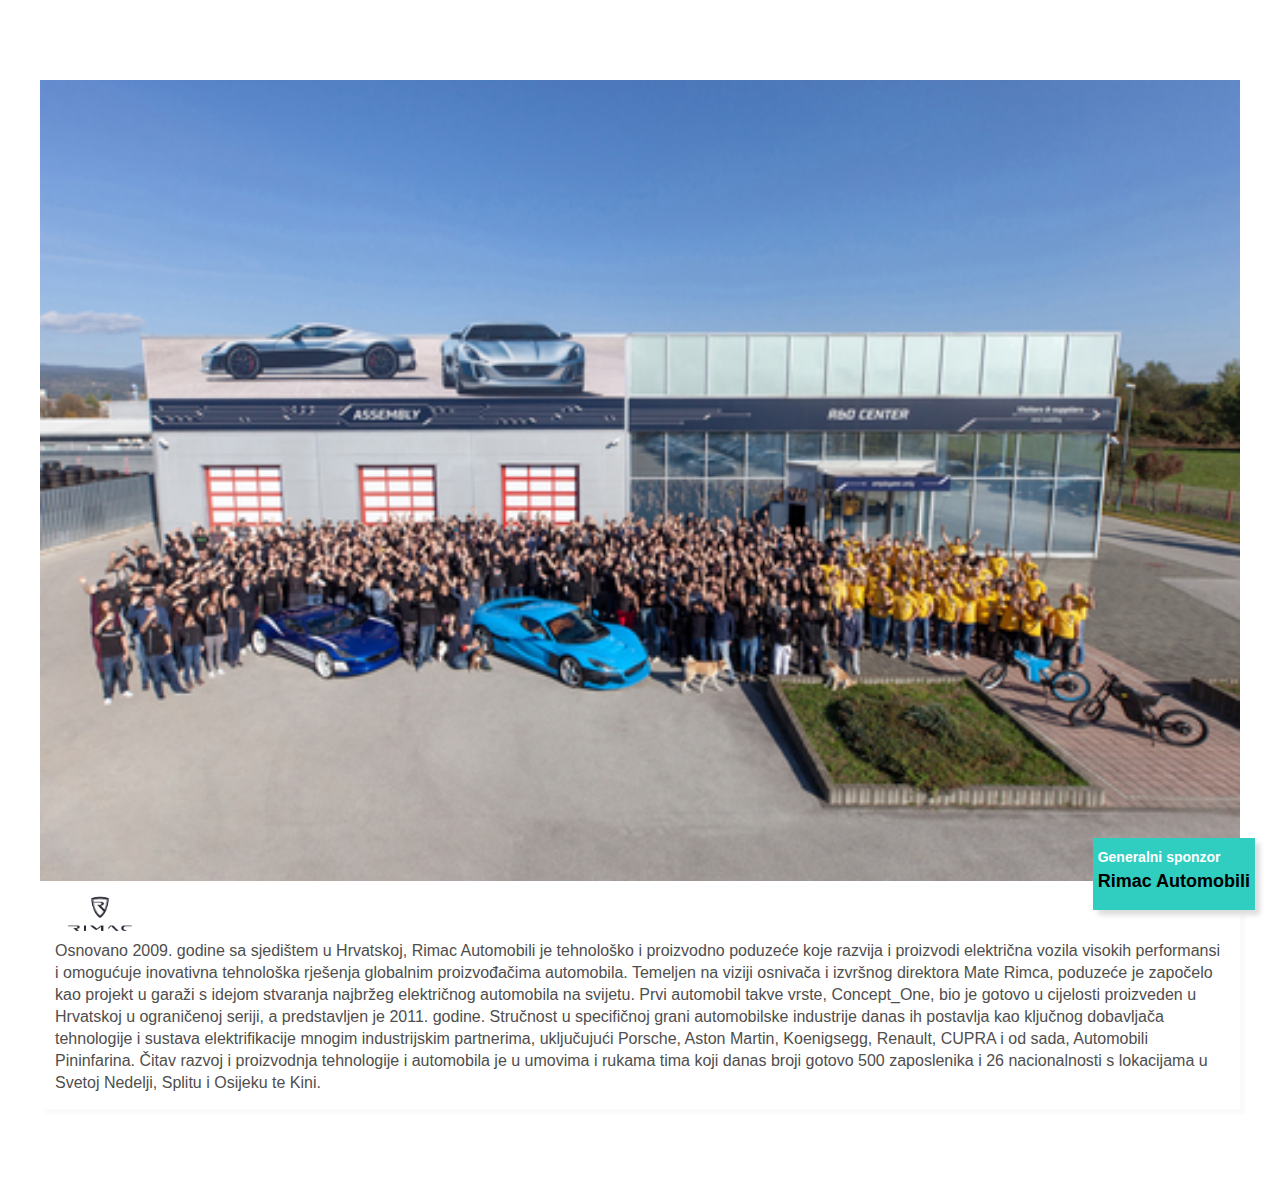
==== Task2/index.html @ 754f469a "Added Task2 main sponsor" ====
<!DOCTYPE html>
<html lang="en">
  <head>
    <meta charset="UTF-8" />
    <meta http-equiv="X-UA-Compatible" content="IE=edge" />
    <meta name="viewport" content="width=device-width, initial-scale=1.0" />
    <link rel="stylesheet" href="style.css" />
    <title>Days</title>
  </head>
  <body>
    <main>
      <!-- <h1 class="title">Podržavaju nas</h1> -->
      <section class="sponsors">
        <article class="sponsor">
          <div class="sponsor-main">
            <img
              src="src/rimacautomobili-1.a6d41919.jpg"
              class="sponsor-image"
            />
            <div class="sponsor-title">
              <h4 class="sponsor-type">Generalni sponzor</h4>
              <h2 class="sponsor-name">Rimac Automobili</h2>
            </div>
          </div>
          <div class="sponsor-info">
            <img src="src/rimacautomobili.8a30526d.png" class="sponsor-logo" />
            <p class="sponsor-description">
              Osnovano 2009. godine sa sjedištem u Hrvatskoj, Rimac Automobili
              je tehnološko i proizvodno poduzeće koje razvija i proizvodi
              električna vozila visokih performansi i omogućuje inovativna
              tehnološka rješenja globalnim proizvođačima automobila. Temeljen
              na viziji osnivača i izvršnog direktora Mate Rimca, poduzeće je
              započelo kao projekt u garaži s idejom stvaranja najbržeg
              električnog automobila na svijetu. Prvi automobil takve vrste,
              Concept_One, bio je gotovo u cijelosti proizveden u Hrvatskoj u
              ograničenoj seriji, a predstavljen je 2011. godine. Stručnost u
              specifičnoj grani automobilske industrije danas ih postavlja kao
              ključnog dobavljača tehnologije i sustava elektrifikacije mnogim
              industrijskim partnerima, uključujući Porsche, Aston Martin,
              Koenigsegg, Renault, CUPRA i od sada, Automobili Pininfarina.
              Čitav razvoj i proizvodnja tehnologije i automobila je u umovima i
              rukama tima koji danas broji gotovo 500 zaposlenika i 26
              nacionalnosti s lokacijama u Svetoj Nedelji, Splitu i Osijeku te
              Kini.
            </p>
          </div>
        </article>
      </section>
    </main>
  </body>
</html>
---- Task2/style.css ----
* {
    font-family: "Source Sans Pro", sans-serif;
}

body {
    margin: 0;
}

.sponsor-main {
    position: relative;
}

.sponsor {
    margin: 80px 40px;
    display: flex;
    flex-direction: column;
}

.sponsor-title {
    background: #30cec1;
    display: inline-block;
    padding: 5px;
    padding-bottom: 13px;
    position: absolute;
    right: -15px;
    bottom: -25px;
    z-index: 1;
    box-shadow: 5px 5px 5px #ddd;
}

.sponsor-type {
    color: #fff;
    font-weight: 700;
    font-size: 14px;
    margin: 6px 0;
}

.sponsor-name{
    font-size: 18px;
    margin: 5px 0;
}


.sponsor-info {
    position: relative;
    padding-top: 50px;
    box-shadow: 5px 5px 3px #fafafa;
}

.sponsor-image {
    width:100%;
}

.sponsor-logo {
    width: 160px;
    position: absolute;
    left: -20px;
    top: -20px;
    overflow:auto;
}

.sponsor-description {
    margin: 15px;
    margin-top: 5px;
    color: #4f4e4e;
    line-height: 22px;
}
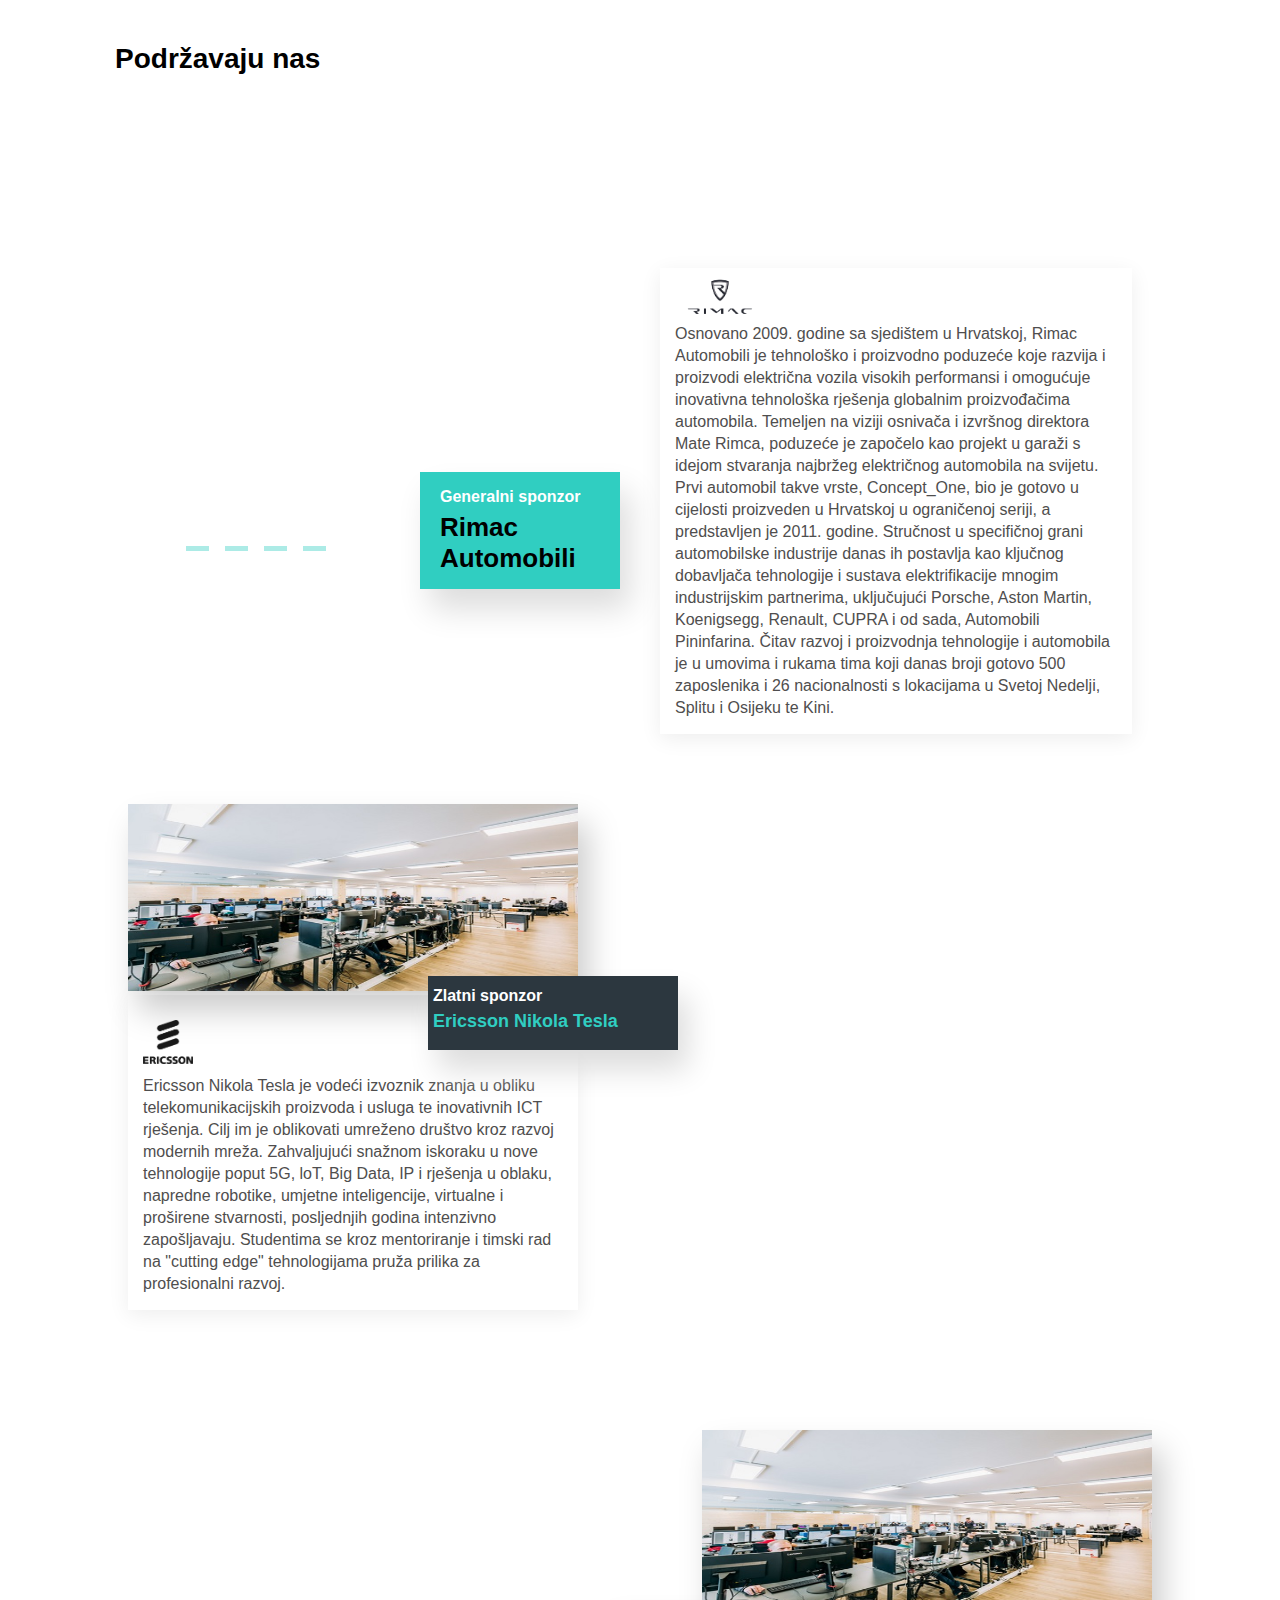
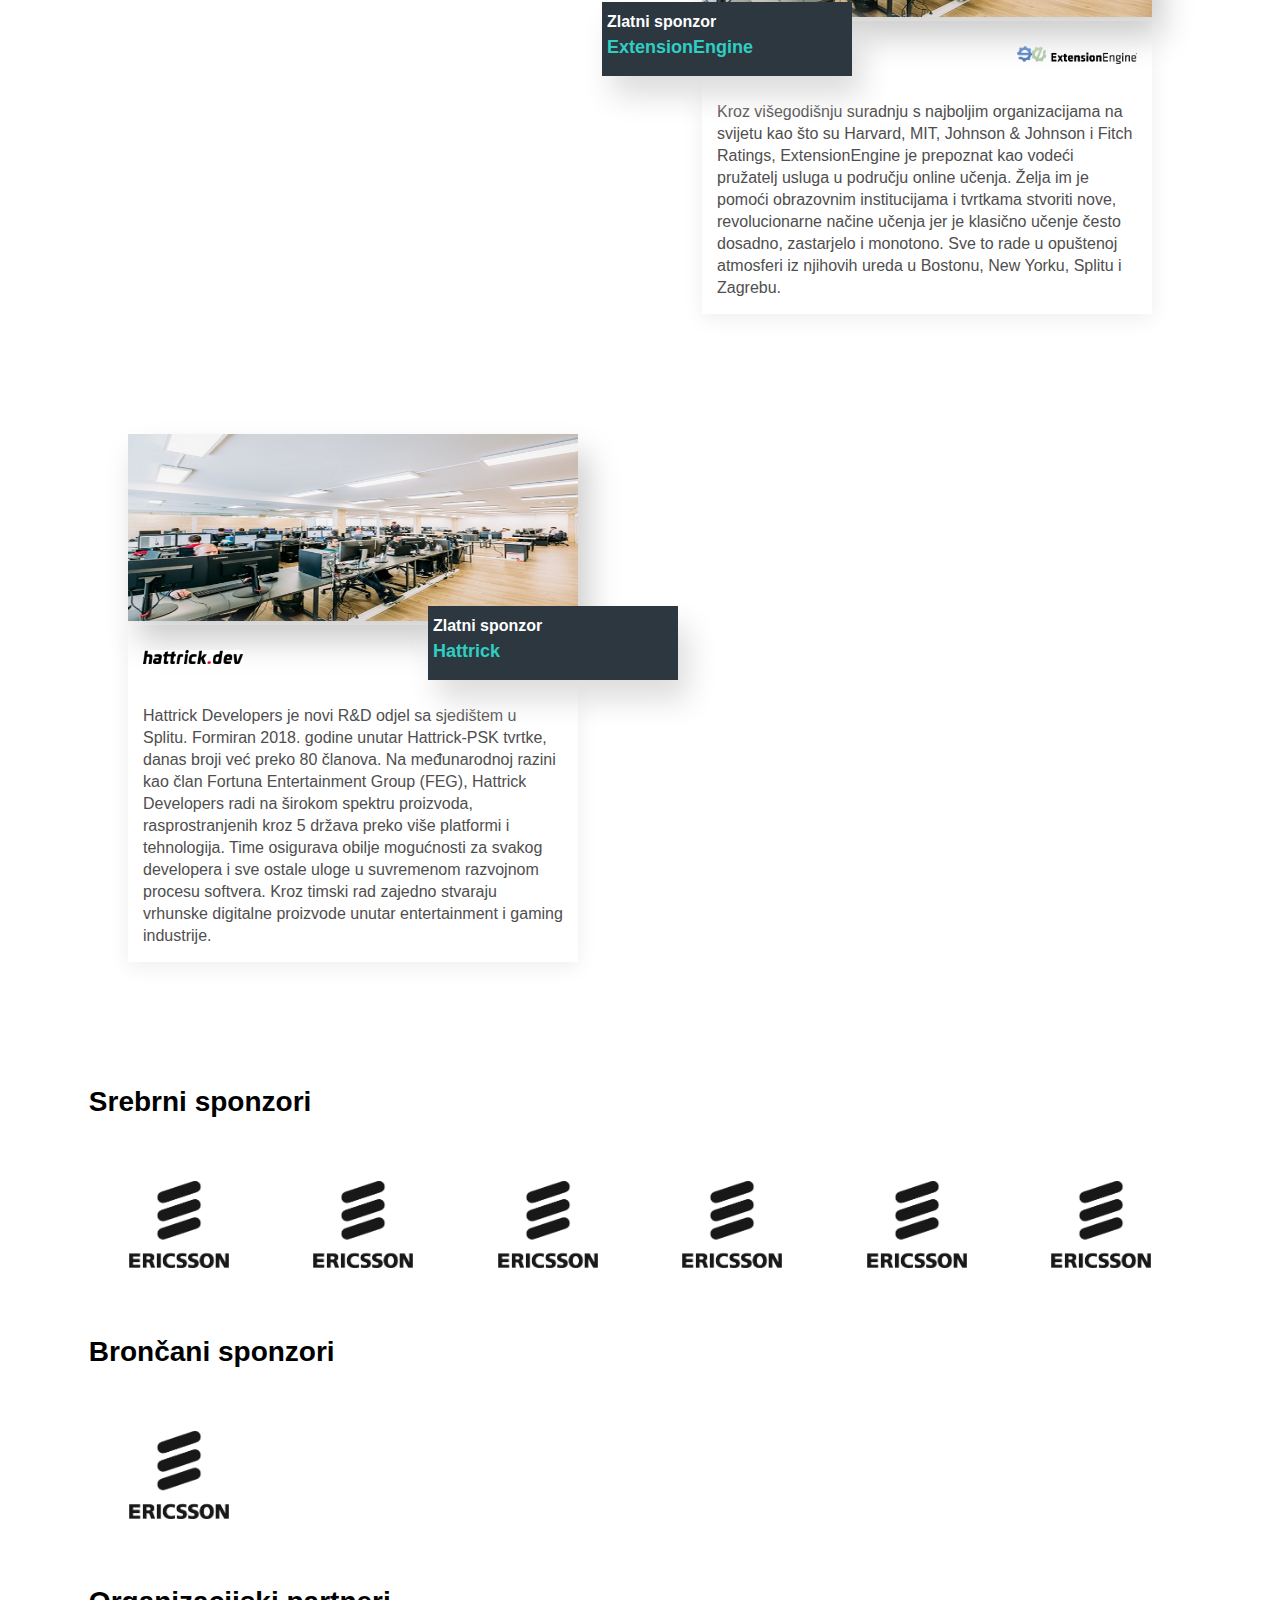
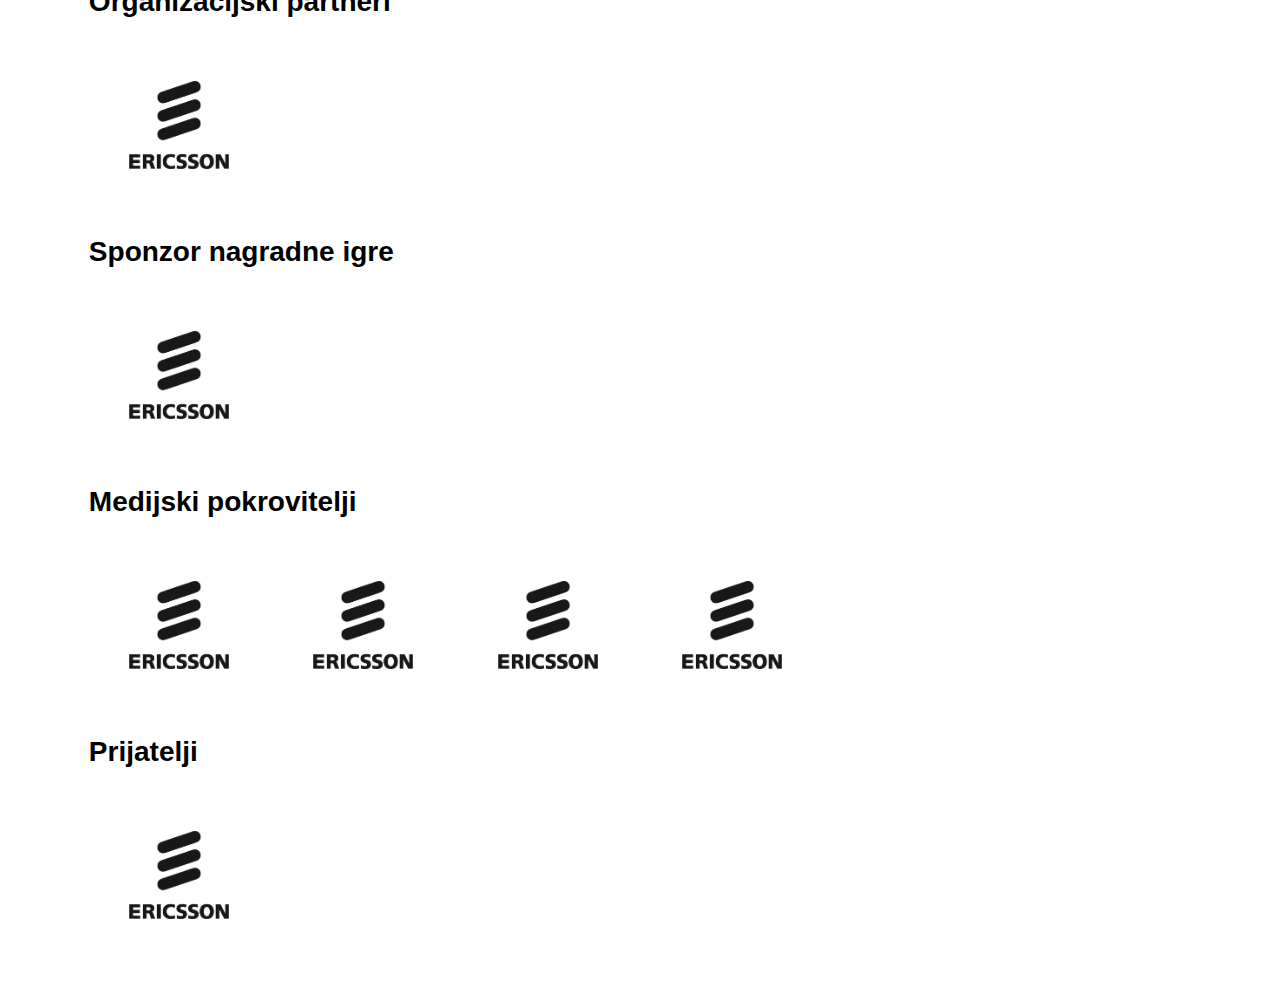
==== commit 99244c9d: "Finished, but needs refactoring" ====
--- a/Task2/index.html
+++ b/Task2/index.html
@@ -11,19 +11,42 @@
     <main>
       <!-- <h1 class="title">Podržavaju nas</h1> -->
       <section class="sponsors">
-        <article class="sponsor">
-          <div class="sponsor-main">
-            <img
-              src="src/rimacautomobili-1.a6d41919.jpg"
-              class="sponsor-image"
-            />
+        <div class="sponsors-head">
+        <h2 class="sponsors-title">Podržavaju nas</h2>
+        </div>
+        <article class="sponsor sponsor--rimac">
+          <div class="sponsor-main">
+            <div class="sponsor-slideshow">
+              <img
+                src="src/rimacautomobili-1.a6d41919.jpg"
+                class="sponsor-image sponsor-image--slide"
+              />
+              <img
+                src="src/rimacautomobili-2.66b3eac7.jpg"
+                class="sponsor-image sponsor-image--slide"
+              />
+              <img
+                src="src/rimacautomobili-3.d9107d12.jpg"
+                class="sponsor-image sponsor-image--slide"
+              />
+              <img
+                src="src/rimacautomobili-4.a58e0603.jpg"
+                class="sponsor-image sponsor-image--slide"
+              />
+            </div>
+            <div class="sponsor-slideshow__status">
+              <div class="sponsor-status__bar"></div>
+              <div class="sponsor-status__bar"></div>
+              <div class="sponsor-status__bar"></div>
+              <div class="sponsor-status__bar"></div>
+            </div>
             <div class="sponsor-title">
               <h4 class="sponsor-type">Generalni sponzor</h4>
               <h2 class="sponsor-name">Rimac Automobili</h2>
             </div>
           </div>
           <div class="sponsor-info">
-            <img src="src/rimacautomobili.8a30526d.png" class="sponsor-logo" />
+            <img src="src/rimacautomobili.8a30526d.png" class="sponsor-logo sponsor-logo--rimac" />
             <p class="sponsor-description">
               Osnovano 2009. godine sa sjedištem u Hrvatskoj, Rimac Automobili
               je tehnološko i proizvodno poduzeće koje razvija i proizvodi
@@ -45,6 +68,138 @@
             </p>
           </div>
         </article>
+        <article class="sponsor sponsor--golden">
+          <div class="sponsor-main">
+            <img
+              src="src/rimacautomobili-2.66b3eac7.jpg"
+              class="sponsor-image"
+            />
+            <div class="sponsor-title">
+              <h4 class="sponsor-type">Zlatni sponzor</h4>
+              <h2 class="sponsor-name">Ericsson Nikola Tesla</h2>
+            </div>
+          </div>
+          <div class="sponsor-info">
+            <img
+              src="src/ericssonnikolatesla.88b35f1b.png"
+              class="sponsor-logo sponsor-logo--ericsson"
+            />
+            <p class="sponsor-description">
+              Ericsson Nikola Tesla je vodeći izvoznik znanja u obliku
+              telekomunikacijskih proizvoda i usluga te inovativnih ICT
+              rješenja. Cilj im je oblikovati umreženo društvo kroz razvoj
+              modernih mreža. Zahvaljujući snažnom iskoraku u nove tehnologije
+              poput 5G, loT, Big Data, IP i rješenja u oblaku, napredne
+              robotike, umjetne inteligencije, virtualne i proširene stvarnosti,
+              posljednjih godina intenzivno zapošljavaju. Studentima se kroz
+              mentoriranje i timski rad na "cutting edge" tehnologijama pruža
+              prilika za profesionalni razvoj.
+            </p>
+          </div>
+        </article>
+        <article class="sponsor sponsor--golden">
+          <div class="sponsor-main">
+            <img
+              src="src/rimacautomobili-2.66b3eac7.jpg"
+              class="sponsor-image"
+            />
+            <div class="sponsor-title">
+              <h4 class="sponsor-type">Zlatni sponzor</h4>
+              <h2 class="sponsor-name">ExtensionEngine</h2>
+            </div>
+          </div>
+          <div class="sponsor-info">
+            <img
+              src="src/extensionengine.f26c13b9.png"
+              class="sponsor-logo sponsor-logo--extension"
+            />
+            <p class="sponsor-description">
+              Kroz višegodišnju suradnju s najboljim organizacijama na svijetu
+              kao što su Harvard, MIT, Johnson & Johnson i Fitch Ratings,
+              ExtensionEngine je prepoznat kao vodeći pružatelj usluga u
+              području online učenja. Želja im je pomoći obrazovnim
+              institucijama i tvrtkama stvoriti nove, revolucionarne načine
+              učenja jer je klasično učenje često dosadno, zastarjelo i
+              monotono. Sve to rade u opuštenoj atmosferi iz njihovih ureda u
+              Bostonu, New Yorku, Splitu i Zagrebu.
+            </p>
+          </div>
+        </article>
+        <article class="sponsor sponsor--golden">
+          <div class="sponsor-main">
+            <img
+              src="src/rimacautomobili-2.66b3eac7.jpg"
+              class="sponsor-image"
+            />
+            <div class="sponsor-title">
+              <h4 class="sponsor-type">Zlatni sponzor</h4>
+              <h2 class="sponsor-name">Hattrick</h2>
+            </div>
+          </div>
+          <div class="sponsor-info">
+            <img
+              src="src/hattrick.4a4d3480.png"
+              class="sponsor-logo sponsor-logo--hattrick"
+            />
+            <p class="sponsor-description">
+              Hattrick Developers je novi R&D odjel sa sjedištem u Splitu.
+              Formiran 2018. godine unutar Hattrick-PSK tvrtke, danas broji već
+              preko 80 članova. Na međunarodnoj razini kao član Fortuna
+              Entertainment Group (FEG), Hattrick Developers radi na širokom
+              spektru proizvoda, rasprostranjenih kroz 5 država preko više
+              platformi i tehnologija. Time osigurava obilje mogućnosti za
+              svakog developera i sve ostale uloge u suvremenom razvojnom
+              procesu softvera. Kroz timski rad zajedno stvaraju vrhunske
+              digitalne proizvode unutar entertainment i gaming industrije.
+            </p>
+          </div>
+        </article>
+      </section>
+      <section class="sponsors-additional">
+        <article class="sponsors-box">
+          <h2 class="sponsors-title">Srebrni sponzori</h2>
+          <div class="sponsors-logos">
+            <img class="sponsors-logo--additional" src="src/ericssonnikolatesla.88b35f1b.png" alt="Sponsor logo">
+            <img class="sponsors-logo--additional" src="src/ericssonnikolatesla.88b35f1b.png" alt="Sponsor logo">
+            <img class="sponsors-logo--additional" src="src/ericssonnikolatesla.88b35f1b.png" alt="Sponsor logo">
+            <img class="sponsors-logo--additional" src="src/ericssonnikolatesla.88b35f1b.png" alt="Sponsor logo">
+            <img class="sponsors-logo--additional" src="src/ericssonnikolatesla.88b35f1b.png" alt="Sponsor logo">
+            <img class="sponsors-logo--additional" src="src/ericssonnikolatesla.88b35f1b.png" alt="Sponsor logo">
+          </div>
+        </article>
+        <article class="sponsors-box">
+          <h2 class="sponsors-title">Brončani sponzori</h2>
+          <div class="sponsors-logos">
+            <img class="sponsors-logo--additional" src="src/ericssonnikolatesla.88b35f1b.png" alt="Sponsor logo">
+          </div>
+        </article>
+        <article class="sponsors-box">
+          <h2 class="sponsors-title">Organizacijski partneri</h2>
+          <div class="sponsors-logos">
+            <img class="sponsors-logo--additional" src="src/ericssonnikolatesla.88b35f1b.png" alt="Sponsor logo">
+          </div>
+        </article>
+        <article class="sponsors-box">
+          <h2 class="sponsors-title">Sponzor nagradne igre</h2>
+          <div class="sponsors-logos">
+            <img class="sponsors-logo--additional" src="src/ericssonnikolatesla.88b35f1b.png" alt="Sponsor logo">
+          </div>
+        </article>
+        <article class="sponsors-box">
+          <h2 class="sponsors-title">Medijski pokrovitelji</h2>
+          <div class="sponsors-logos">
+            <img class="sponsors-logo--additional" src="src/ericssonnikolatesla.88b35f1b.png" alt="Sponsor logo">
+            <img class="sponsors-logo--additional" src="src/ericssonnikolatesla.88b35f1b.png" alt="Sponsor logo">
+            <img class="sponsors-logo--additional" src="src/ericssonnikolatesla.88b35f1b.png" alt="Sponsor logo">
+            <img class="sponsors-logo--additional" src="src/ericssonnikolatesla.88b35f1b.png" alt="Sponsor logo">
+          </div>
+        </article>
+        <article class="sponsors-box">
+          <h2 class="sponsors-title">Prijatelji</h2>
+          <div class="sponsors-logos">
+            <img class="sponsors-logo--additional" src="src/ericssonnikolatesla.88b35f1b.png" alt="Sponsor logo">
+          </div>
+        </article>
       </section>
     </main>
   </body>
--- a/Task2/style.css
+++ b/Task2/style.css
@@ -1,67 +1,325 @@
 * {
-    font-family: "Source Sans Pro", sans-serif;
+  font-family: "Source Sans Pro", sans-serif;
+  box-sizing: border-box;
 }
 
 body {
-    margin: 0;
-}
-
-.sponsor-main {
-    position: relative;
-}
-
-.sponsor {
-    margin: 80px 40px;
+  margin: 0;
+}
+
+main {
     display: flex;
     flex-direction: column;
+    align-items: center;
+}
+
+.sponsors {
+  display: flex;
+  flex-direction: column;
+  max-width: 1500px;
+}
+
+.sponsor-main {
+  position: relative;
+  height: max-content;
+}
+
+.sponsors-head{
+    margin: 20px 115px;
+}
+
+.sponsor {
+  margin: 80px 40px;
+  display: flex;
+  flex-direction: column;
 }
 
 .sponsor-title {
+  background: #30cec1;
+  display: inline-block;
+  padding: 5px;
+  padding-bottom: 13px;
+  position: absolute;
+  right: -15px;
+  bottom: -25px;
+  z-index: 1;
+  box-shadow: 10px 20px 30px #ddd;
+}
+
+.sponsor-type {
+  color: #fff;
+  font-weight: 800;
+  margin: 6px 0;
+}
+
+.sponsor-name {
+  font-weight: 800;
+  font-size: 18px;
+  margin: 5px 0;
+}
+
+.sponsor-info {
+  position: relative;
+  padding-top: 50px;
+  box-shadow: 0px 5px 20px #eee;
+}
+
+.sponsor-image {
+  width: 100%;
+  height: 187px;
+}
+
+.sponsor-logo {
+  position: absolute;
+  overflow: auto;
+  top: 25px;
+  left: 15px;
+}
+
+.sponsor-logo--rimac {
+  width: 160px;
+  left: -20px;
+  top: -20px;
+}
+
+.sponsor-description {
+  margin: 15px;
+  margin-top: 5px;
+  color: #4f4e4e;
+  line-height: 22px;
+}
+
+.sponsor-logo--ericsson {
+  width: 50px;
+}
+
+.sponsor-logo--extension {
+  width: 120px;
+}
+
+.sponsor-logo--hattrick {
+  width: 100px;
+}
+
+.sponsor--golden .sponsor-title {
+  background: #2c373f;
+  width: 140px;
+  bottom: -55px;
+}
+
+.sponsor--golden .sponsor-name {
+  color: #30cec1;
+}
+
+.sponsor--golden .sponsor-info {
+  padding-top: 75px;
+}
+
+.sponsor--golden:nth-of-type(2n + 1) .sponsor-title {
+  right: auto;
+  left: -15px;
+}
+
+.sponsor--golden:nth-of-type(2n + 1) .sponsor-logo {
+  left: auto;
+  right: 15px;
+}
+
+.sponsor--golden .sponsor-image {
+  box-shadow: 10px 20px 30px #ccc;
+}
+
+.sponsor-slideshow {
+  position: relative;
+  height: 187px;
+}
+
+.sponsor-slideshow .sponsor-image {
+  position: absolute;
+  height: 100%;
+}
+
+.sponsor-image--slide {
+    opacity: 0;
+}
+
+.sponsor-image--slide:nth-of-type(1) {
+    animation: slideshow 24s ease-in-out infinite;
+}
+
+.sponsor-image--slide:nth-of-type(2) {
+    animation: slideshow 24s ease-in-out infinite;
+    animation-delay: 6s;
+}
+
+.sponsor-image--slide:nth-of-type(3) {
+    animation: slideshow 24s ease-in-out infinite;
+    animation-delay: 12s;
+}
+
+.sponsor-image--slide:nth-of-type(4) {
+    animation: slideshow 24s ease-in-out infinite;
+    animation-delay: 18s;
+}
+
+.sponsor-slideshow__status {
+    display: flex;
+    margin-top: 20px;
+    width: 33%;
+    position: relative;
+    left: 30px;
+}
+
+.sponsor-status__bar {
+    display: inline-block;
+    height: 5px;
+    flex-grow: 1;
+    margin: 8px;
     background: #30cec1;
-    display: inline-block;
-    padding: 5px;
-    padding-bottom: 13px;
-    position: absolute;
-    right: -15px;
-    bottom: -25px;
-    z-index: 1;
-    box-shadow: 5px 5px 5px #ddd;
-}
-
-.sponsor-type {
-    color: #fff;
-    font-weight: 700;
-    font-size: 14px;
-    margin: 6px 0;
-}
-
-.sponsor-name{
-    font-size: 18px;
-    margin: 5px 0;
-}
-
-
-.sponsor-info {
-    position: relative;
-    padding-top: 50px;
-    box-shadow: 5px 5px 3px #fafafa;
-}
-
-.sponsor-image {
-    width:100%;
-}
-
-.sponsor-logo {
-    width: 160px;
-    position: absolute;
-    left: -20px;
-    top: -20px;
-    overflow:auto;
-}
-
-.sponsor-description {
-    margin: 15px;
-    margin-top: 5px;
-    color: #4f4e4e;
-    line-height: 22px;
+    opacity: 0.4;
+}
+
+.sponsor-status__bar:nth-of-type(1) {
+    animation: statusBar 24s ease-in-out infinite;
+}
+
+.sponsor-status__bar:nth-of-type(2) {
+    animation: statusBar 24s ease-in-out infinite;
+    animation-delay: 6s;
+}
+
+.sponsor-status__bar:nth-of-type(3) {
+    animation: statusBar 24s ease-in-out infinite;
+    animation-delay: 12s;
+}
+
+.sponsor-status__bar:nth-of-type(4) {
+    animation: statusBar 24s ease-in-out infinite;
+    animation-delay: 18s;
+}
+
+@keyframes slideshow {
+  0% {
+    opacity:0;
+  }
+  5% {
+      opacity:1;
+  }
+  25% {
+      opacity: 1;
+  }
+  30% {
+      opacity: 0;
+  }
+  100%{
+      opacity:0;
+  }
+
+}
+
+@keyframes statusBar {
+    0% {
+      opacity:0.4;
+    }
+    5% {
+        opacity:1;
+    }
+    25% {
+        opacity: 1;
+    }
+    30% {
+        opacity: 0.4;
+    }
+    100%{
+        opacity:0.4;
+    }
+  }
+
+@media screen and (min-width: 550px) {
+  .sponsor--golden {
+    width: 70vw;
+    align-self: flex-start;
+  }
+
+  .sponsor--golden:nth-of-type(2n + 1) {
+    align-self: flex-end;
+  }
+
+  .sponsor--golden:nth-of-type(2n) .sponsor-title {
+    right: -100px;
+    left: auto;
+  }
+
+  .sponsor--golden:nth-of-type(2n + 1) .sponsor-title {
+    right: auto;
+    left: -100px;
+  }
+
+  .sponsor--golden .sponsor-title {
+    width: 250px;
+  }
+
+  .sponsor--rimac .sponsor-title {
+    width: 200px;
+    padding: 10px 20px;
+    bottom: -30px;
+  }
+
+  .sponsor--rimac .sponsor-name {
+    font-size: 26px;
+  }
+}
+
+@media screen and (min-width: 768px) {
+  .sponsor--rimac {
+    flex-direction: row;
+  }
+  .sponsor--rimac > div {
+    flex: 1;
+    margin: 20px;
+  }
+
+  .sponsor--rimac .sponsor-title {
+    left: initial;
+    right: 0px;
+  }
+
+  .sponsor--rimac .sponsor-slideshow {
+    height: 320px;
+  }
+
+  .sponsor--rimac .sponsor-info {
+    top: 70px;
+  }
+
+  .sponsor--golden {
+    width: 40vw;
+    max-width: 450px;
+  }
+  .sponsor {
+    margin: 60px 10vw;
+  }
+}
+
+
+.sponsors-additional {
+    display: flex;
+    flex-direction: column;
+    max-width: 1500px;
+    margin: 40px;
+}
+
+.sponsors-title {
+    font-size: 28px;
+}
+
+.sponsors-logos {
+    width: 100%;
+    flex-wrap: wrap;
+    justify-content: space-around;
+}
+
+.sponsors-logo--additional {
+    width: 100px;
+    margin: 40px;
 }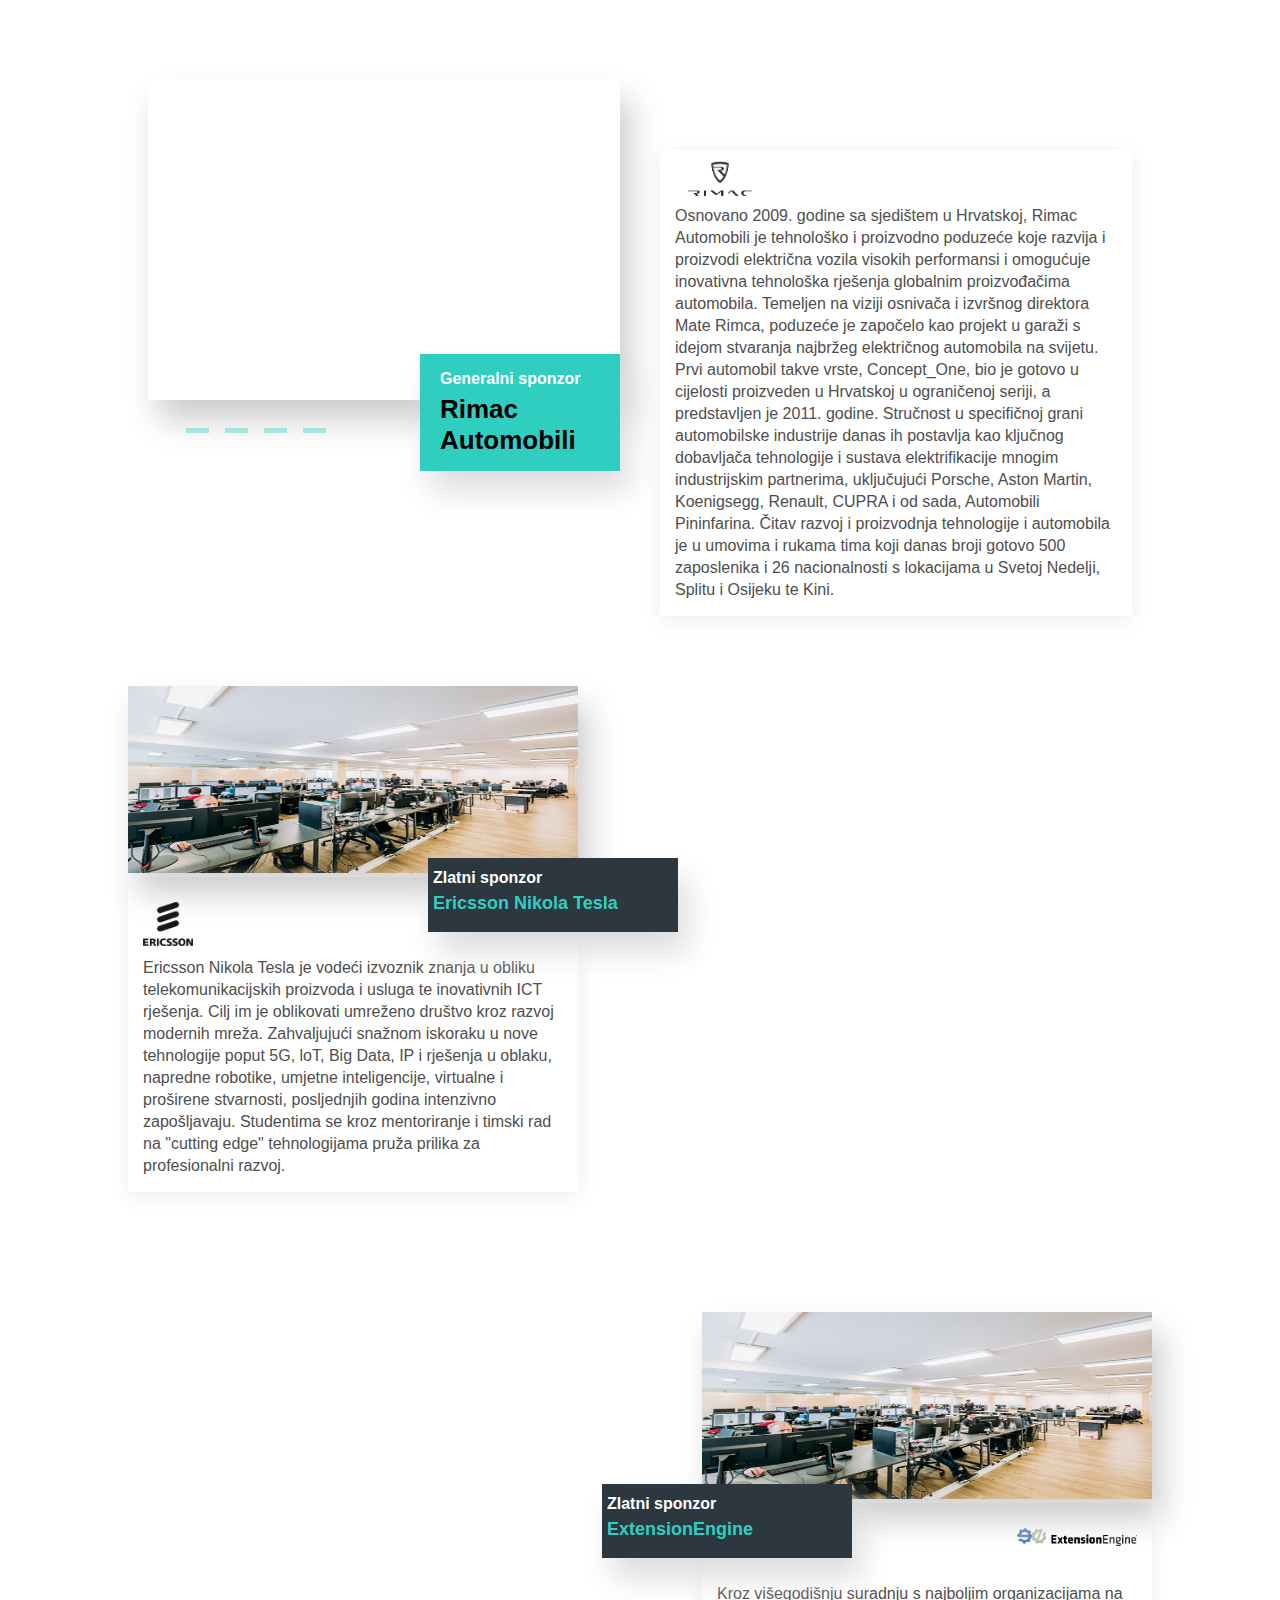
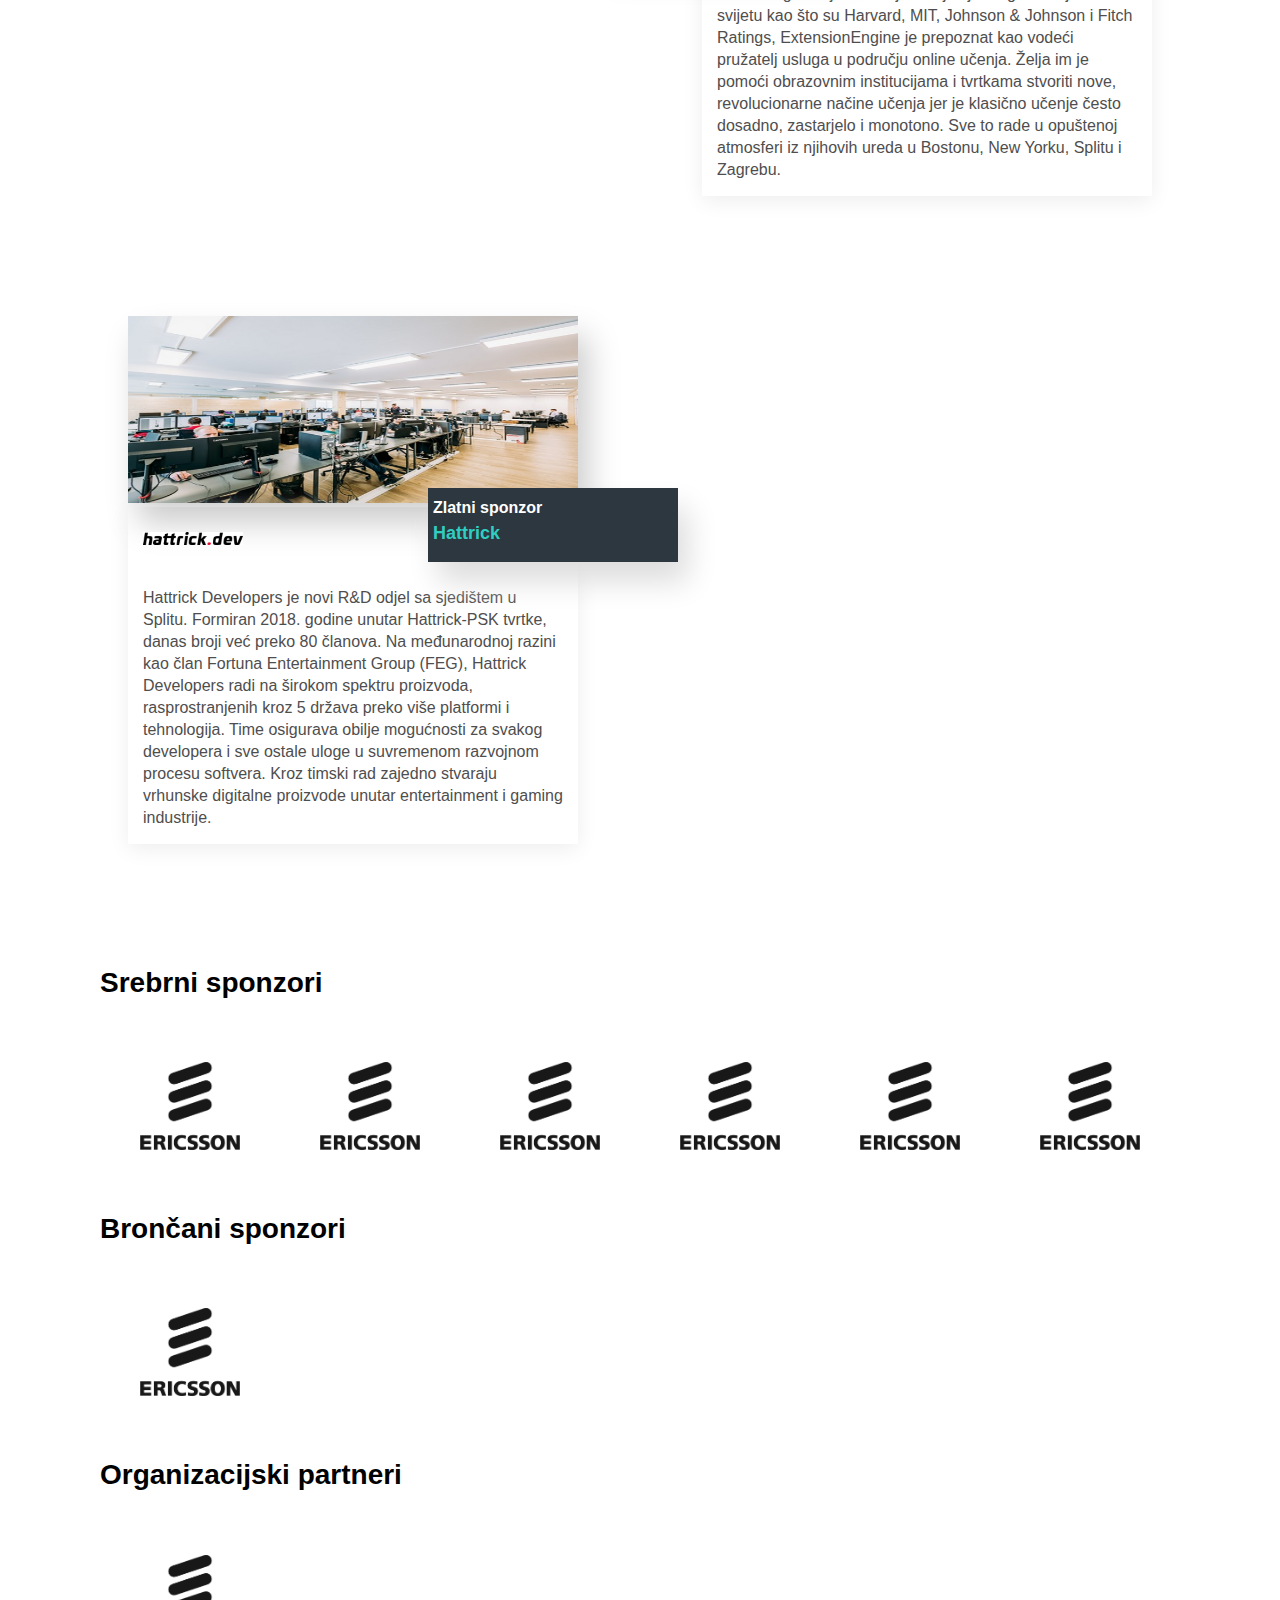
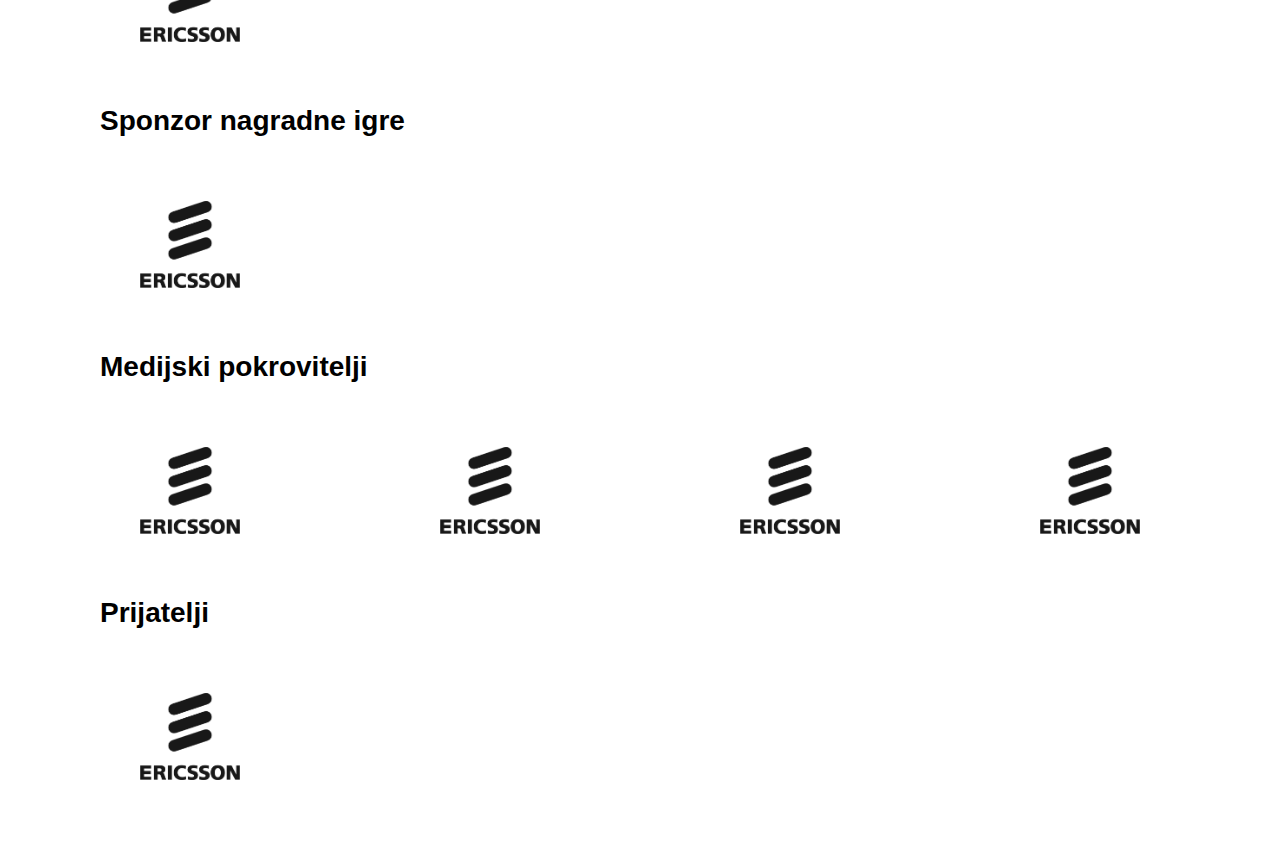
==== commit 6f43cc7b: "Finished" ====
--- a/Task2/index.html
+++ b/Task2/index.html
@@ -11,9 +11,6 @@
     <main>
       <!-- <h1 class="title">Podržavaju nas</h1> -->
       <section class="sponsors">
-        <div class="sponsors-head">
-        <h2 class="sponsors-title">Podržavaju nas</h2>
-        </div>
         <article class="sponsor sponsor--rimac">
           <div class="sponsor-main">
             <div class="sponsor-slideshow">
@@ -203,4 +200,4 @@
       </section>
     </main>
   </body>
-</html>
+</html>--- a/Task2/style.css
+++ b/Task2/style.css
@@ -8,9 +8,9 @@
 }
 
 main {
-    display: flex;
-    flex-direction: column;
-    align-items: center;
+  display: flex;
+  flex-direction: column;
+  align-items: center;
 }
 
 .sponsors {
@@ -24,8 +24,8 @@
   height: max-content;
 }
 
-.sponsors-head{
-    margin: 20px 115px;
+.sponsors-head {
+  margin: 20px 115px;
 }
 
 .sponsor {
@@ -35,8 +35,8 @@
 }
 
 .sponsor-title {
+  display: inline-block;
   background: #30cec1;
-  display: inline-block;
   padding: 5px;
   padding-bottom: 13px;
   position: absolute;
@@ -130,6 +130,10 @@
 }
 
 .sponsor-slideshow {
+  box-shadow: 10px 20px 30px #ccc;
+}
+
+.sponsor-slideshow {
   position: relative;
   height: 187px;
 }
@@ -140,100 +144,99 @@
 }
 
 .sponsor-image--slide {
-    opacity: 0;
+  opacity: 0;
 }
 
 .sponsor-image--slide:nth-of-type(1) {
-    animation: slideshow 24s ease-in-out infinite;
+  animation: slideshow 24s ease-in-out infinite;
 }
 
 .sponsor-image--slide:nth-of-type(2) {
-    animation: slideshow 24s ease-in-out infinite;
-    animation-delay: 6s;
+  animation: slideshow 24s ease-in-out infinite;
+  animation-delay: 6s;
 }
 
 .sponsor-image--slide:nth-of-type(3) {
-    animation: slideshow 24s ease-in-out infinite;
-    animation-delay: 12s;
+  animation: slideshow 24s ease-in-out infinite;
+  animation-delay: 12s;
 }
 
 .sponsor-image--slide:nth-of-type(4) {
-    animation: slideshow 24s ease-in-out infinite;
-    animation-delay: 18s;
+  animation: slideshow 24s ease-in-out infinite;
+  animation-delay: 18s;
 }
 
 .sponsor-slideshow__status {
-    display: flex;
-    margin-top: 20px;
-    width: 33%;
-    position: relative;
-    left: 30px;
+  display: none;
+  margin-top: 20px;
+  width: 33%;
+  position: relative;
+  left: 30px;
 }
 
 .sponsor-status__bar {
-    display: inline-block;
-    height: 5px;
-    flex-grow: 1;
-    margin: 8px;
-    background: #30cec1;
-    opacity: 0.4;
+  display: inline-block;
+  height: 5px;
+  flex-grow: 1;
+  margin: 8px;
+  background: #30cec1;
+  opacity: 0.4;
 }
 
 .sponsor-status__bar:nth-of-type(1) {
-    animation: statusBar 24s ease-in-out infinite;
+  animation: statusBar 24s ease-in-out infinite;
 }
 
 .sponsor-status__bar:nth-of-type(2) {
-    animation: statusBar 24s ease-in-out infinite;
-    animation-delay: 6s;
+  animation: statusBar 24s ease-in-out infinite;
+  animation-delay: 6s;
 }
 
 .sponsor-status__bar:nth-of-type(3) {
-    animation: statusBar 24s ease-in-out infinite;
-    animation-delay: 12s;
+  animation: statusBar 24s ease-in-out infinite;
+  animation-delay: 12s;
 }
 
 .sponsor-status__bar:nth-of-type(4) {
-    animation: statusBar 24s ease-in-out infinite;
-    animation-delay: 18s;
+  animation: statusBar 24s ease-in-out infinite;
+  animation-delay: 18s;
 }
 
 @keyframes slideshow {
   0% {
-    opacity:0;
+    opacity: 0;
   }
   5% {
-      opacity:1;
+    opacity: 1;
   }
   25% {
-      opacity: 1;
+    opacity: 1;
   }
   30% {
-      opacity: 0;
-  }
-  100%{
-      opacity:0;
-  }
-
+    opacity: 0;
+  }
+  100% {
+    opacity: 0;
+  }
 }
 
 @keyframes statusBar {
-    0% {
-      opacity:0.4;
-    }
-    5% {
-        opacity:1;
-    }
-    25% {
-        opacity: 1;
-    }
-    30% {
-        opacity: 0.4;
-    }
-    100%{
-        opacity:0.4;
-    }
-  }
+  0% {
+    opacity: 0.4;
+  }
+  5% {
+    opacity: 1;
+  }
+  25% {
+    opacity: 1;
+  }
+  30% {
+    opacity: 0.4;
+  }
+  100% {
+    opacity: 0.4;
+  }
+}
 
 @media screen and (min-width: 550px) {
   .sponsor--golden {
@@ -299,27 +302,31 @@
   .sponsor {
     margin: 60px 10vw;
   }
-}
-
+
+  .sponsor-slideshow__status {
+    display: flex;
+  }
+}
 
 .sponsors-additional {
-    display: flex;
-    flex-direction: column;
-    max-width: 1500px;
-    margin: 40px;
+  display: flex;
+  flex-direction: column;
+  max-width: 1500px;
+  margin: 40px;
 }
 
 .sponsors-title {
-    font-size: 28px;
+  font-size: 28px;
 }
 
 .sponsors-logos {
-    width: 100%;
-    flex-wrap: wrap;
-    justify-content: space-around;
+  width: 100%;
+  display: flex;
+  flex-wrap: wrap;
+  justify-content: space-between;
 }
 
 .sponsors-logo--additional {
-    width: 100px;
-    margin: 40px;
-}+  width: 100px;
+  margin: 40px;
+}
